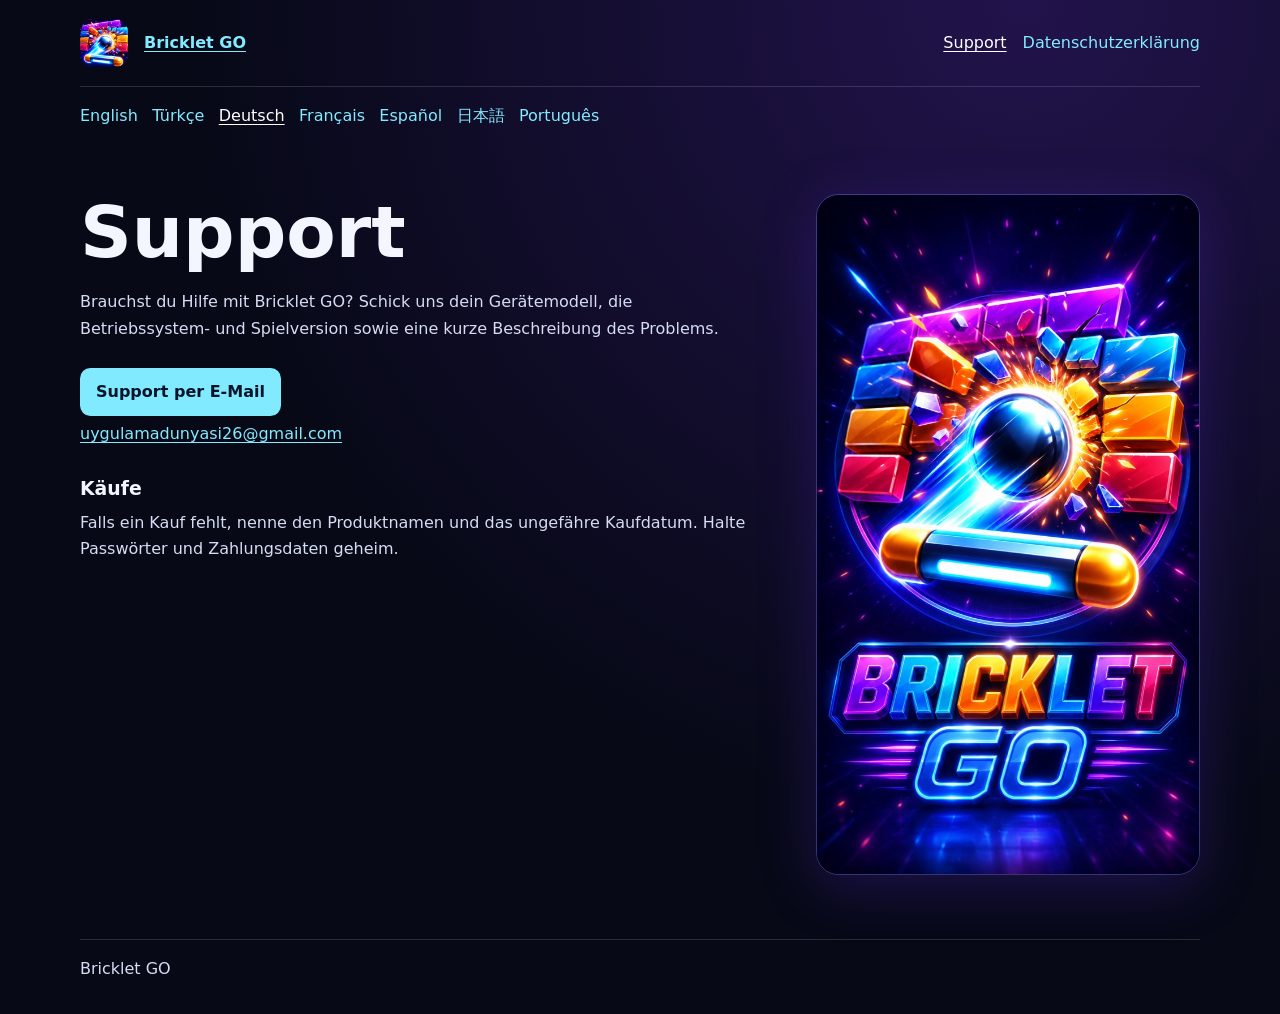
==== de-index.html @ 7c962b7e "Add Bricklet GO support and privacy pages" ====
<!doctype html>
<html lang="de">
<head>
<meta charset="utf-8">
<meta name="viewport" content="width=device-width, initial-scale=1">
<title>Support | Bricklet GO</title>
<link rel="icon" href="icon.jpg">
<link rel="stylesheet" href="style.css">
</head>
<body><div class="wrap">
<header><a class="brand" href="de-index.html"><img src="icon.jpg" width="48" height="48" alt="">Bricklet GO</a><nav><a href="de-index.html" aria-current=page>Support</a> <a href="de-privacy.html">Datenschutzerklärung</a></nav></header>
<nav class="languages"><a href="index.html" lang="en" hreflang="en">English</a> <a href="tr-index.html" lang="tr" hreflang="tr">Türkçe</a> <a href="de-index.html" lang="de" hreflang="de" aria-current=page>Deutsch</a> <a href="fr-index.html" lang="fr" hreflang="fr">Français</a> <a href="es-index.html" lang="es" hreflang="es">Español</a> <a href="ja-index.html" lang="ja" hreflang="ja">日本語</a> <a href="pt-index.html" lang="pt" hreflang="pt">Português</a></nav>
<main><div class="grid"><article><h1>Support</h1><p>Brauchst du Hilfe mit Bricklet GO? Schick uns dein Gerätemodell, die Betriebssystem- und Spielversion sowie eine kurze Beschreibung des Problems.</p><a class="cta" href="mailto:uygulamadunyasi26@gmail.com">Support per E-Mail</a><p><a href="mailto:uygulamadunyasi26@gmail.com">uygulamadunyasi26@gmail.com</a></p><h2>Käufe</h2><p>Falls ein Kauf fehlt, nenne den Produktnamen und das ungefähre Kaufdatum. Halte Passwörter und Zahlungsdaten geheim.</p></article><img class="art" src="splash.jpg" width="675" height="1200" alt="Bricklet GO"></div></main>
<footer>Bricklet GO</footer>
</div></body>
</html>
---- style.css ----
:root{color-scheme:dark;font:100%/1.65 system-ui,sans-serif;background:#070917;color:#f4f6ff}
*{box-sizing:border-box}body{margin:0;background:radial-gradient(ellipse at 80% 0%,#22134c,transparent 52rem)}
.wrap{width:min(70rem,100% - 2rem);margin:auto}header,nav,.brand,.languages{display:flex;align-items:center;gap:1rem;flex-wrap:wrap}
header{justify-content:space-between;padding:1.2rem 0;border-bottom:1px solid #ffffff24}.brand{font-weight:800}.brand img{width:3rem;border-radius:.8rem}a{color:#83eaff;text-underline-offset:.2em}a:focus-visible{outline:2px solid #ffcf69;outline-offset:3px}
.languages{gap:.5rem .9rem;padding:1rem 0}.languages a,nav a{text-decoration:none}.languages [aria-current],nav [aria-current]{color:#fff;text-decoration:underline}
main{padding:clamp(1rem,4vw,3rem) 0 4rem}.grid{display:grid;grid-template-columns:minmax(0,1fr) minmax(14rem,24rem);gap:clamp(1rem,5vw,5rem);align-items:start}
.art{width:100%;height:auto;border-radius:1.4rem;border:1px solid #8176ff65;box-shadow:0 12px 55px #4f29c64d}
h1{font-size:clamp(2.2rem,6vw,4.5rem);line-height:1.06;margin:0 0 1.2rem;overflow-wrap:anywhere}h2{font-size:1.18rem;margin:1.6rem 0 .25rem}p{margin:.35rem 0;color:#d6dcf2}article{max-width:49rem}
.cta{display:inline-block;margin-top:1.3rem;background:#82eaff;color:#061329;font-weight:750;padding:.65rem 1rem;border-radius:.65rem;text-decoration:none}footer{border-top:1px solid #ffffff24;padding:1rem 0 2rem;color:#d6dcf2}
@media(max-width:700px){.grid{grid-template-columns:1fr}.art{max-width:19rem}header{gap:.5rem}}
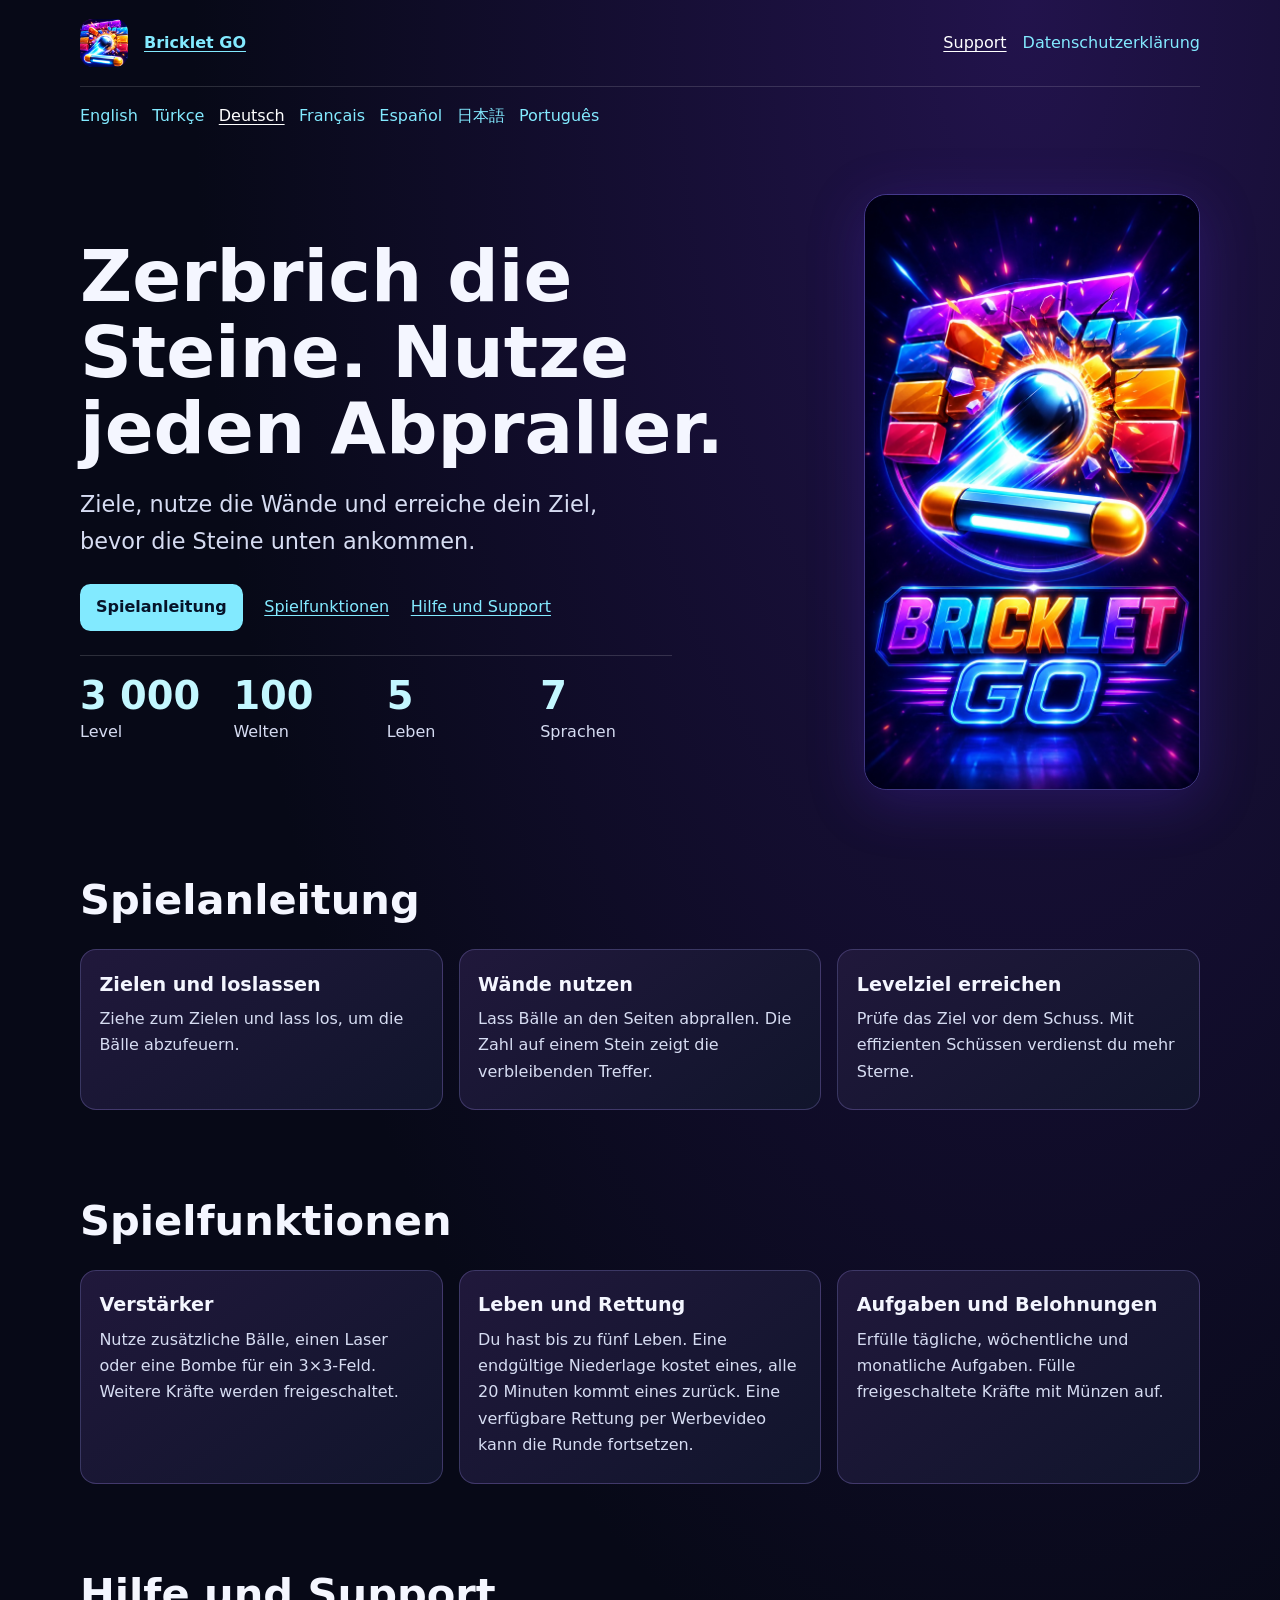
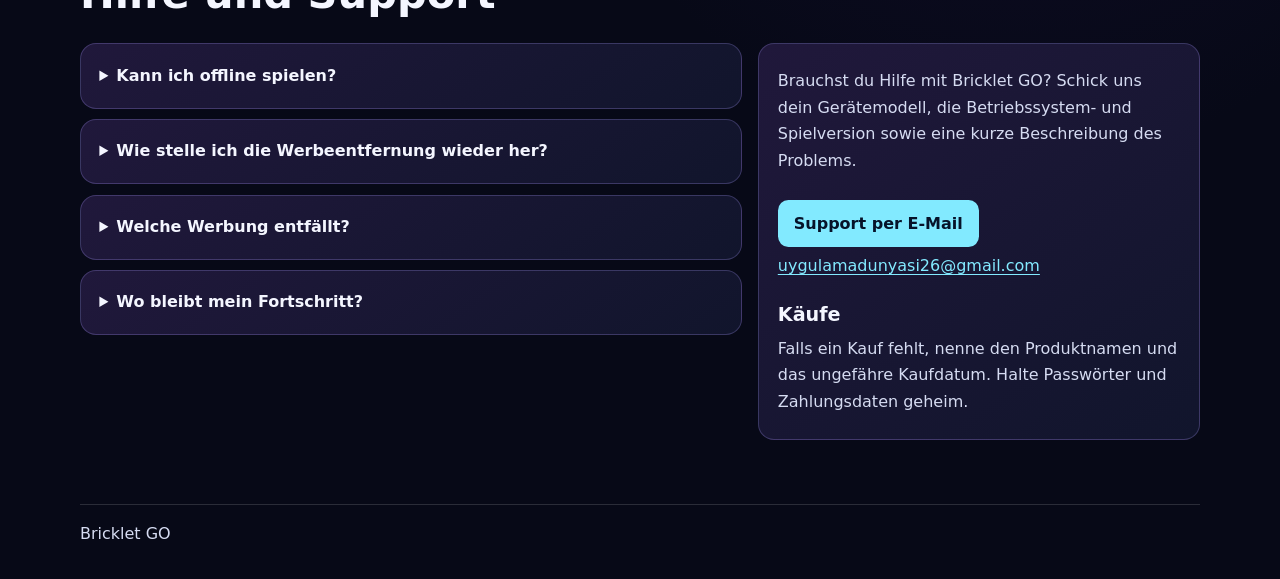
==== commit a3b1c18d: "Expand game guide and support in all seven languages" ====
--- a/de-index.html
+++ b/de-index.html
@@ -10,7 +10,12 @@
 <body><div class="wrap">
 <header><a class="brand" href="de-index.html"><img src="icon.jpg" width="48" height="48" alt="">Bricklet GO</a><nav><a href="de-index.html" aria-current=page>Support</a> <a href="de-privacy.html">Datenschutzerklärung</a></nav></header>
 <nav class="languages"><a href="index.html" lang="en" hreflang="en">English</a> <a href="tr-index.html" lang="tr" hreflang="tr">Türkçe</a> <a href="de-index.html" lang="de" hreflang="de" aria-current=page>Deutsch</a> <a href="fr-index.html" lang="fr" hreflang="fr">Français</a> <a href="es-index.html" lang="es" hreflang="es">Español</a> <a href="ja-index.html" lang="ja" hreflang="ja">日本語</a> <a href="pt-index.html" lang="pt" hreflang="pt">Português</a></nav>
-<main><div class="grid"><article><h1>Support</h1><p>Brauchst du Hilfe mit Bricklet GO? Schick uns dein Gerätemodell, die Betriebssystem- und Spielversion sowie eine kurze Beschreibung des Problems.</p><a class="cta" href="mailto:uygulamadunyasi26@gmail.com">Support per E-Mail</a><p><a href="mailto:uygulamadunyasi26@gmail.com">uygulamadunyasi26@gmail.com</a></p><h2>Käufe</h2><p>Falls ein Kauf fehlt, nenne den Produktnamen und das ungefähre Kaufdatum. Halte Passwörter und Zahlungsdaten geheim.</p></article><img class="art" src="splash.jpg" width="675" height="1200" alt="Bricklet GO"></div></main>
+<main id="top">
+<section class="grid hero"><div><h1>Zerbrich die Steine. Nutze jeden Abpraller.</h1><p class="lead">Ziele, nutze die Wände und erreiche dein Ziel, bevor die Steine unten ankommen.</p><div class="actions"><a class="cta" href="#how-to-play">Spielanleitung</a><a href="#features">Spielfunktionen</a><a href="#support">Hilfe und Support</a></div><div class="stats"><div><strong>3 000</strong><span>Level</span></div><div><strong>100</strong><span>Welten</span></div><div><strong>5</strong><span>Leben</span></div><div><strong>7</strong><span>Sprachen</span></div></div></div><img class="art" src="splash.jpg" width="675" height="1200" alt="Bricklet GO"></section>
+<section class="band" id="how-to-play"><h2>Spielanleitung</h2><div class="cards"><article class="tile"><h3>Zielen und loslassen</h3><p>Ziehe zum Zielen und lass los, um die Bälle abzufeuern.</p></article><article class="tile"><h3>Wände nutzen</h3><p>Lass Bälle an den Seiten abprallen. Die Zahl auf einem Stein zeigt die verbleibenden Treffer.</p></article><article class="tile"><h3>Levelziel erreichen</h3><p>Prüfe das Ziel vor dem Schuss. Mit effizienten Schüssen verdienst du mehr Sterne.</p></article></div></section>
+<section class="band" id="features"><h2>Spielfunktionen</h2><div class="cards"><article class="tile"><h3>Verstärker</h3><p>Nutze zusätzliche Bälle, einen Laser oder eine Bombe für ein 3×3-Feld. Weitere Kräfte werden freigeschaltet.</p></article><article class="tile"><h3>Leben und Rettung</h3><p>Du hast bis zu fünf Leben. Eine endgültige Niederlage kostet eines, alle 20 Minuten kommt eines zurück. Eine verfügbare Rettung per Werbevideo kann die Runde fortsetzen.</p></article><article class="tile"><h3>Aufgaben und Belohnungen</h3><p>Erfülle tägliche, wöchentliche und monatliche Aufgaben. Fülle freigeschaltete Kräfte mit Münzen auf.</p></article></div></section>
+<section class="band" id="support"><h2>Hilfe und Support</h2><div class="support-grid"><div><details><summary>Kann ich offline spielen?</summary><p>Level sind offline spielbar. Werbung und Shop brauchen Internet.</p></details><details><summary>Wie stelle ich die Werbeentfernung wieder her?</summary><p>Wähle im Shop mit deinem ursprünglichen Store-Konto „Käufe wiederherstellen“. Münzpakete sind Verbrauchsartikel.</p></details><details><summary>Welche Werbung entfällt?</summary><p>Zwischenwerbung entfällt. Videos mit Belohnung bleiben freiwillig.</p></details><details><summary>Wo bleibt mein Fortschritt?</summary><p>Er wird auf dem Gerät gespeichert. Cloud-Übertragung ist nicht verfügbar. In den Einstellungen kannst du bei Level 1 neu beginnen.</p></details></div><div class="tile contact"><p>Brauchst du Hilfe mit Bricklet GO? Schick uns dein Gerätemodell, die Betriebssystem- und Spielversion sowie eine kurze Beschreibung des Problems.</p><a class="cta" href="mailto:uygulamadunyasi26@gmail.com">Support per E-Mail</a><p><a href="mailto:uygulamadunyasi26@gmail.com">uygulamadunyasi26@gmail.com</a></p><h2>Käufe</h2><p>Falls ein Kauf fehlt, nenne den Produktnamen und das ungefähre Kaufdatum. Halte Passwörter und Zahlungsdaten geheim.</p></div></div></section>
+</main>
 <footer>Bricklet GO</footer>
 </div></body>
 </html>
--- a/style.css
+++ b/style.css
@@ -8,3 +8,13 @@
 h1{font-size:clamp(2.2rem,6vw,4.5rem);line-height:1.06;margin:0 0 1.2rem;overflow-wrap:anywhere}h2{font-size:1.18rem;margin:1.6rem 0 .25rem}p{margin:.35rem 0;color:#d6dcf2}article{max-width:49rem}
 .cta{display:inline-block;margin-top:1.3rem;background:#82eaff;color:#061329;font-weight:750;padding:.65rem 1rem;border-radius:.65rem;text-decoration:none}footer{border-top:1px solid #ffffff24;padding:1rem 0 2rem;color:#d6dcf2}
 @media(max-width:700px){.grid{grid-template-columns:1fr}.art{max-width:19rem}header{gap:.5rem}}
+.hero{align-items:center;grid-template-columns:minmax(0,1fr) minmax(14rem,21rem)}
+.lead{font-size:clamp(1.1rem,2.2vw,1.4rem);max-width:36rem}
+.actions,.stats{display:flex;align-items:center;flex-wrap:wrap;gap:1rem 1.35rem;margin-top:1.5rem}
+.actions .cta{margin:0}.stats{display:grid;grid-template-columns:repeat(4,minmax(0,1fr));padding-top:1.1rem;border-top:1px solid #ffffff26;max-width:37rem}
+.stats strong,.stats span{display:block}.stats strong{color:#c3f7ff;font-size:clamp(1.35rem,3.5vw,2.4rem);line-height:1.2}.stats span{color:#d6dcf2}
+.band{padding-top:clamp(2.4rem,6vw,5rem);scroll-margin-top:1rem}
+.band h2{font-size:clamp(1.7rem,4vw,2.6rem);margin:0 0 .9rem}.tile h3{margin:0;font-size:1.2rem}
+.cards{display:grid;grid-template-columns:repeat(3,minmax(0,1fr));gap:1rem}.tile,details{background:linear-gradient(145deg,#20183b,#11152c);border:1px solid #ab9cff40;border-radius:1rem;padding:1.15rem}
+.support-grid{display:grid;grid-template-columns:1.5fr 1fr;gap:1rem;align-items:start}details+details{margin-top:.65rem}summary{cursor:pointer;font-weight:700}.contact a{overflow-wrap:anywhere}.contact h2{font-size:1.2rem;margin:1.2rem 0 .25rem}
+@media(max-width:700px){.hero,.cards,.support-grid{grid-template-columns:1fr}.hero .art{justify-self:center}.stats{grid-template-columns:repeat(2,minmax(0,1fr))}}
